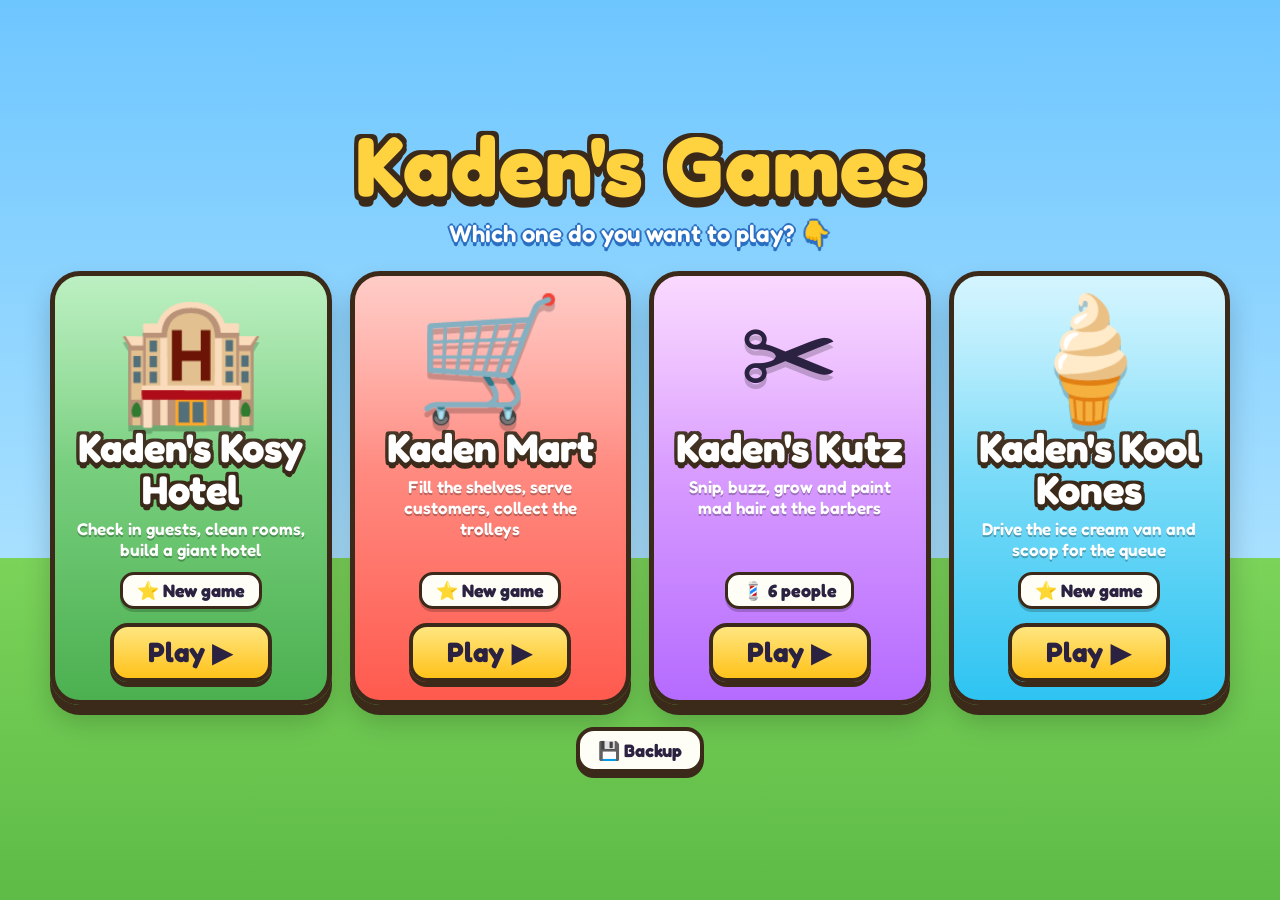
==== src/index.html @ 9f052106 "Shared engine, build script, tests, save backups and offline play - Shared code (people, textures, l" ====
<!DOCTYPE html>
<html lang="en">
<head>
<meta charset="utf-8">
<meta name="viewport" content="width=device-width,initial-scale=1,maximum-scale=1,user-scalable=no,viewport-fit=cover">
<meta name="apple-mobile-web-app-capable" content="yes">
<meta name="mobile-web-app-capable" content="yes">
<meta name="apple-mobile-web-app-title" content="Kaden's Games">
<meta name="apple-mobile-web-app-status-bar-style" content="black-translucent">
<link rel="apple-touch-icon" href="icon-180.png">
<link rel="icon" href="icon-180.png">
<link rel="manifest" href="manifest.json">
<title>Kaden's Games</title>
<link rel="preconnect" href="https://fonts.googleapis.com">
<link href="https://fonts.googleapis.com/css2?family=Fredoka:wght@500;600;700&display=swap" rel="stylesheet">
<style>
/* VOICE: a toy-box home screen for a five-year-old: two giant buttons, nothing else to get lost in
   COLOUR/TYPE: sky blue, grass, the hotel's green and Kaden Mart's red; Fredoka */
:root{color-scheme:light;--ink:#3b2a1a}
*{box-sizing:border-box;-webkit-tap-highlight-color:transparent}
html,body{margin:0;min-height:100%;font:600 18px/1.25 Fredoka,"Arial Rounded MT Bold",system-ui,sans-serif;color:#2b2140;user-select:none;-webkit-user-select:none;-webkit-touch-callout:none}
body{min-height:100vh;min-height:100dvh;background:linear-gradient(#6ec6ff 0%,#a8e0ff 62%,#7bd35a 62%,#5dbb46 100%);overflow-x:hidden;display:flex;flex-direction:column;align-items:center;justify-content:center;
 padding:calc(20px + env(safe-area-inset-top)) 18px calc(24px + env(safe-area-inset-bottom))}
.cloud{position:fixed;height:34px;background:#fff;border-radius:6px;box-shadow:24px -18px 0 -4px #fff,-20px -10px 0 -6px #fff;opacity:.9;animation:drift linear infinite;z-index:0}
@keyframes drift{from{transform:translateX(-30vw)}to{transform:translateX(130vw)}}
.tw{position:fixed;color:#ffd23f;pointer-events:none;animation:tw 2.2s ease-in-out infinite;text-shadow:0 0 10px #fff8;z-index:0}
@keyframes tw{50%{opacity:.2;transform:scale(.6) rotate(40deg)}}
h1{position:relative;z-index:1;margin:0 0 6px;text-align:center;font-size:clamp(44px,9vw,84px);line-height:1;color:#ffd23f;letter-spacing:1px;
 text-shadow:4px 0 0 var(--ink),-4px 0 0 var(--ink),0 4px 0 var(--ink),0 -4px 0 var(--ink),4px 4px 0 var(--ink),-4px -4px 0 var(--ink),4px -4px 0 var(--ink),-4px 4px 0 var(--ink),0 10px 0 var(--ink);animation:bob 2.6s ease-in-out infinite}
@keyframes bob{50%{transform:translateY(-6px) rotate(-1deg)}}
.sub{position:relative;z-index:1;margin:6px 0 22px;font-size:clamp(18px,3vw,24px);color:#fff;text-shadow:2px 0 0 #2b6fc2,-2px 0 0 #2b6fc2,0 2px 0 #2b6fc2,0 -2px 0 #2b6fc2,0 4px 0 #2b6fc2}
.games{position:relative;z-index:1;display:grid;grid-template-columns:repeat(auto-fit,minmax(min(100%,220px),1fr));gap:18px;width:min(1180px,100%)}
.game{display:flex;flex-direction:column;align-items:center;text-decoration:none;color:#2b2140;border:5px solid var(--ink);border-radius:30px;padding:20px 18px 18px;
 box-shadow:0 10px 0 var(--ink),0 16px 28px #0003;transition:transform .12s;touch-action:manipulation;position:relative;overflow:hidden}
.game:active{transform:translateY(8px);box-shadow:0 2px 0 var(--ink)}
.game::before{content:"";position:absolute;inset:0 0 auto;height:45%;background:linear-gradient(#ffffff55,#fff0);pointer-events:none}
.hotel{background:linear-gradient(#9be7a3,#4cb050)}
.mart{background:linear-gradient(#ffb3ab,#ff5a4e)}
.barber{background:linear-gradient(#f7c6ff,#b56bff)}
.ice{background:linear-gradient(#bff0ff,#2ec4f1)}
.pic{font-size:clamp(80px,14vw,120px);line-height:1;filter:drop-shadow(0 6px 0 #0003);animation:wig 3s ease-in-out infinite}
.mart .pic{animation-delay:-1.5s}.barber .pic{animation-delay:-.7s}.ice .pic{animation-delay:-2.2s}
@keyframes wig{0%,100%{transform:rotate(-4deg)}50%{transform:rotate(4deg) scale(1.05)}}
.name{margin-top:10px;font-size:clamp(28px,4.6vw,40px);font-weight:700;color:#fff;text-align:center;line-height:1.05;
 text-shadow:3px 0 0 var(--ink),-3px 0 0 var(--ink),0 3px 0 var(--ink),0 -3px 0 var(--ink),3px 3px 0 var(--ink),-3px -3px 0 var(--ink),3px -3px 0 var(--ink),-3px 3px 0 var(--ink),0 6px 0 var(--ink)}
.what{margin:8px 0 12px;font-size:17px;font-weight:600;color:#fff;text-shadow:0 2px 0 #0004;text-align:center}
.lv{margin-top:auto;background:#fffef6;border:3px solid var(--ink);border-radius:14px;padding:4px 14px;font-size:18px;font-weight:700;box-shadow:0 3px 0 #0003}
.tools{position:relative;z-index:1;margin-top:22px;display:flex;gap:12px}
.sbtn{font:inherit;font-size:18px;font-weight:700;border:4px solid var(--ink);border-radius:18px;background:#fffef6;padding:8px 18px;box-shadow:0 5px 0 var(--ink);color:#2b2140;cursor:pointer;touch-action:manipulation}
.sbtn:active{transform:translateY(4px);box-shadow:0 1px 0 var(--ink)}
.modal{position:fixed;inset:0;display:grid;place-items:center;background:#0007;z-index:9;padding:14px}
[hidden]{display:none!important}
.card{background:linear-gradient(#fffef9,#f6ecd4);border:5px solid var(--ink);border-radius:26px;padding:18px;width:min(560px,100%);max-height:calc(100vh - 28px);overflow:auto;text-align:center;box-shadow:0 8px 0 #0004}
.card h2{margin:0 0 6px;font-size:26px}.card p{margin:6px 0;font-size:16px;font-weight:600}
.card .sbtn{margin:6px 4px}
.card textarea{width:100%;height:90px;font:12px/1.3 ui-monospace,monospace;border:3px solid var(--ink);border-radius:12px;padding:8px;margin-top:6px}
#bmsg{min-height:1.3em;font-weight:700;color:#2f9e3c}
.play{margin-top:14px;background:linear-gradient(#ffe680,#ffc21a);border:4px solid var(--ink);border-radius:18px;padding:8px 34px;font-size:28px;font-weight:700;box-shadow:0 5px 0 var(--ink);animation:pulse 1.4s ease-in-out infinite}
@keyframes pulse{50%{transform:scale(1.07)}}
@media(prefers-reduced-motion:reduce){*{animation:none!important}}
</style>
</head>
<body>
<h1>Kaden's Games</h1>
<div class="sub">Which one do you want to play? 👇</div>
<div class="games">
 <a class="game hotel" href="hotel.html">
  <div class="pic">🏨</div>
  <div class="name">Kaden's Kosy Hotel</div>
  <div class="what">Check in guests, clean rooms, build a giant hotel</div>
  <div class="lv" id="hlv">⭐ New game</div>
  <div class="play">Play ▶</div>
 </a>
 <a class="game mart" href="mart.html">
  <div class="pic">🛒</div>
  <div class="name">Kaden Mart</div>
  <div class="what">Fill the shelves, serve customers, collect the trolleys</div>
  <div class="lv" id="mlv">⭐ New game</div>
  <div class="play">Play ▶</div>
 </a>
 <a class="game barber" href="barber.html">
  <div class="pic">✂️</div>
  <div class="name">Kaden's Kutz</div>
  <div class="what">Snip, buzz, grow and paint mad hair at the barbers</div>
  <div class="lv" id="blv">💈 6 people</div>
  <div class="play">Play ▶</div>
 </a>
 <a class="game ice" href="icecream.html">
  <div class="pic">🍦</div>
  <div class="name">Kaden's Kool Kones</div>
  <div class="what">Drive the ice cream van and scoop for the queue</div>
  <div class="lv" id="ilv">⭐ New game</div>
  <div class="play">Play ▶</div>
 </a>
</div>
<div class="tools"><button class="sbtn" id="bk">💾 Backup</button></div>
<div class="modal" id="bkm" hidden><div class="card">
 <h2>💾 Backup Kaden's progress</h2>
 <p>Saves live on this iPad. Make a backup now and then, so nothing is lost if the browser is cleared or he gets a new iPad.</p>
 <button class="sbtn" id="bsave">💾 Save a backup file</button><button class="sbtn" id="bload">📂 Restore from a file</button>
 <input type="file" id="bfile" accept=".json,application/json" hidden>
 <p style="margin-top:12px">Or copy a backup code (everything except the barber photos):</p>
 <button class="sbtn" id="bcopy">📋 Copy code</button><button class="sbtn" id="bpaste">↩️ Restore from code</button>
 <textarea id="bcode" placeholder="Paste a backup code here, then tap Restore from code" hidden></textarea>
 <p id="bmsg"></p>
 <button class="sbtn" id="bok" hidden style="background:linear-gradient(#ffe680,#ffc21a)">✅ Yes, use this backup</button><br>
 <button class="sbtn" id="bclose" style="background:linear-gradient(#6fdc78,#2f9e3c);color:#fff">Done</button>
</div></div>
<script>
{
@@keep@@
const LV=[0,3,8,15,24,35,50,70,95,125,160,200,250,310,380,460,550,650,760,880];
const lv=k=>{try{const s=JSON.parse(localStorage.getItem(k)||'null');return s?LV.filter(t=>(s.served||0)>=t).length:0}catch(e){return 0}};
const h=Math.max(lv('kadenHotel2'),lv('kadenHotel2_beach'),lv('kadenHotel2_snow')),m=lv('kadenMart1'),ic=lv('kadenIce1');
if(ic)document.getElementById('ilv').textContent=`⭐ Level ${ic}`;
const hotels=[lv('kadenHotel2_beach')?1:0,lv('kadenHotel2_snow')?1:0].reduce((a,b)=>a+b,1);
if(h)document.getElementById('hlv').textContent=`⭐ Level ${h}`+(hotels>1?` · ${hotels} hotels`:'');
if(m)document.getElementById('mlv').textContent=`⭐ Level ${m}`;
try{const n=JSON.parse(localStorage.getItem('kadenBarberPhotos')||'[]').length;if(n)document.getElementById('blv').textContent=`📸 ${n} photo${n>1?'s':''}`}catch(e){}
/* ---------- backup and restore: every save key starts with "kaden" ---------- */
const $=id=>document.getElementById(id),msg=t=>$('bmsg').textContent=t;
const allSaves=photos=>{const d={};for(let i=0;i<localStorage.length;i++){const k=localStorage.key(i);if(/^kaden/.test(k)&&(photos||k!=='kadenBarberPhotos'))d[k]=localStorage.getItem(k)}return d};
const pack=photos=>JSON.stringify({app:'kadens-games',v:1,date:new Date().toISOString(),data:allSaves(photos)});
const toCode=s=>btoa(unescape(encodeURIComponent(s))),fromCode=c=>decodeURIComponent(escape(atob(c.replace(/\s+/g,''))));
// restoring asks once more before it replaces anything
let pending=null;
function restore(json){let o;try{o=JSON.parse(json)}catch(e){o=null}$('bok').hidden=true;pending=null;
 if(!o||o.app!=='kadens-games'||!o.data){msg('Hmm, that is not a backup 🤔');return}
 pending=o;msg(`Found a backup from ${new Date(o.date).toLocaleDateString()}. Use it? It replaces the progress on this iPad.`);$('bok').hidden=false}
$('bok').onclick=()=>{if(!pending)return;
 // replace, don't mix: clear saves the backup doesn't have (a code backup leaves the barber photos alone)
 const keys=[];for(let i=0;i<localStorage.length;i++)keys.push(localStorage.key(i));
 keys.forEach(k=>{if(/^kaden/.test(k)&&!(k in pending.data)&&!(k==='kadenBarberPhotos'&&!('kadenBarberPhotos' in pending.data)))localStorage.removeItem(k)});
 Object.entries(pending.data).forEach(([k,v])=>{if(/^kaden/.test(k))localStorage.setItem(k,v)});$('bok').hidden=true;msg('Restored! ✅');setTimeout(()=>location.reload(),900)};
$('bk').onclick=()=>{pending=null;msg('');$('bok').hidden=true;$('bcode').hidden=true;$('bkm').hidden=false};
$('bclose').onclick=()=>$('bkm').hidden=true;
$('bsave').onclick=()=>{const a=document.createElement('a');a.href=URL.createObjectURL(new Blob([pack(true)],{type:'application/json'}));
 a.download=`kadens-games-backup-${new Date().toISOString().slice(0,10)}.json`;document.body.appendChild(a);a.click();a.remove();msg('Backup file saved ✅ (look in Files → Downloads)')};
$('bload').onclick=()=>$('bfile').click();
$('bfile').onchange=e=>{const f=e.target.files[0];if(!f)return;f.text().then(restore);e.target.value=''};
$('bcopy').onclick=()=>{const c=toCode(pack(false));$('bcode').hidden=false;$('bcode').value=c;
 (navigator.clipboard?navigator.clipboard.writeText(c):Promise.reject()).then(()=>msg('Code copied ✅ Paste it into Notes to keep it safe')).catch(()=>{$('bcode').select();msg('Select the code above and copy it')})};
$('bpaste').onclick=()=>{const t=$('bcode');if(t.hidden||!t.value.trim()){t.hidden=false;t.value='';t.focus();msg('Paste the code in the box, then tap Restore from code again');return}
 let j;try{j=fromCode(t.value)}catch(e){msg('Hmm, that code looks broken 🤔');return}restore(j)};

for(let k=0;k<5;k++){const c=document.createElement('div');c.className='cloud';c.style.top=(4+Math.random()*40)+'vh';c.style.width=(70+Math.random()*80)+'px';
 c.style.animationDuration=(40+Math.random()*40)+'s';c.style.animationDelay=(-Math.random()*60)+'s';document.body.appendChild(c)}
for(let k=0;k<14;k++){const t=document.createElement('div');t.className='tw';t.textContent='★';t.style.left=Math.random()*96+'vw';t.style.top=Math.random()*60+'vh';
 t.style.fontSize=(12+Math.random()*22)+'px';t.style.animationDelay=Math.random()*2+'s';document.body.appendChild(t)}
}
</script>
</body>
</html>
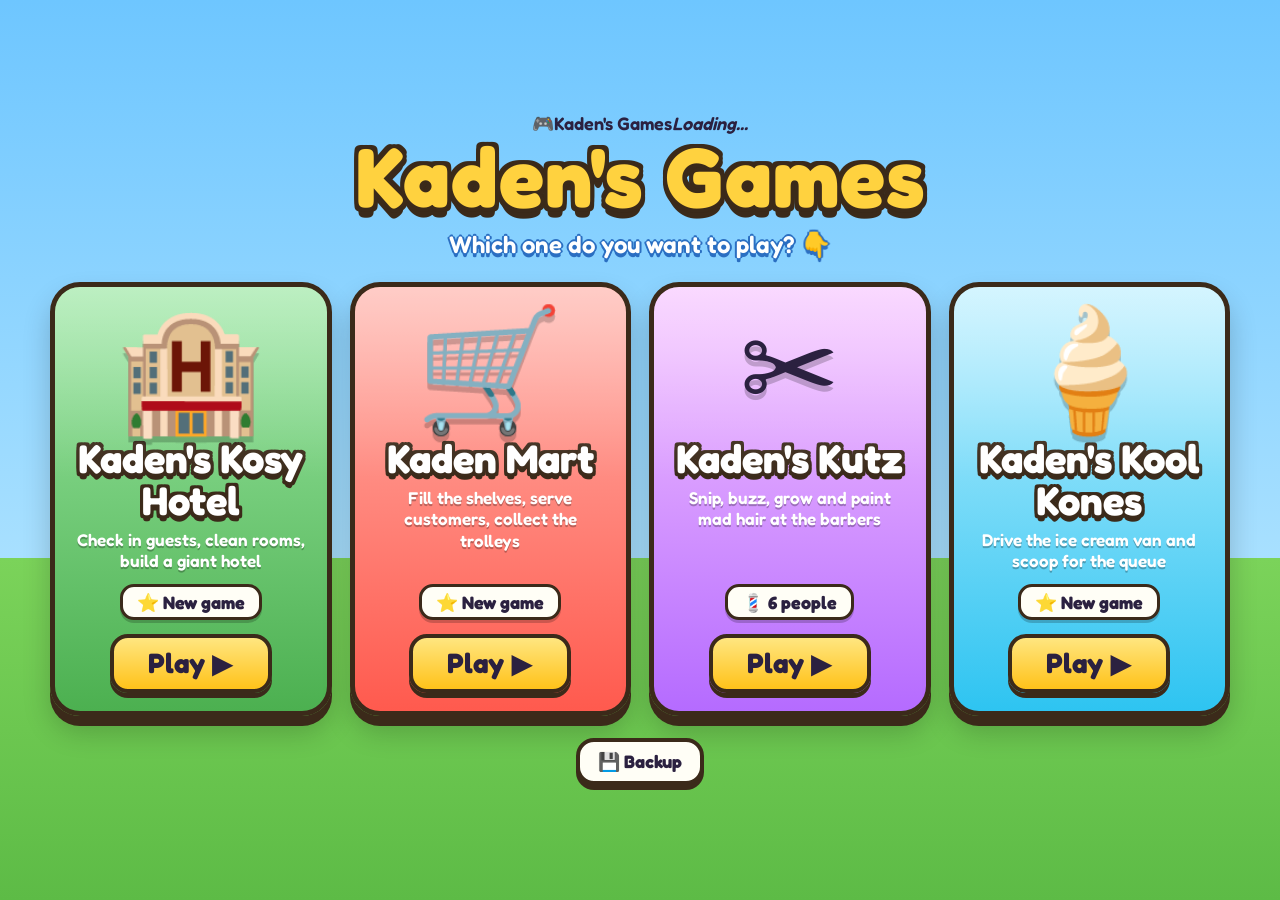
==== commit 085627f2: "Polish: tidy top bar, loading screens, soft page fades, phone fit - Hotel and Kaden Mart: Sound/Home" ====
--- a/src/index.html
+++ b/src/index.html
@@ -58,9 +58,11 @@
 .play{margin-top:14px;background:linear-gradient(#ffe680,#ffc21a);border:4px solid var(--ink);border-radius:18px;padding:8px 34px;font-size:28px;font-weight:700;box-shadow:0 5px 0 var(--ink);animation:pulse 1.4s ease-in-out infinite}
 @keyframes pulse{50%{transform:scale(1.07)}}
 @media(prefers-reduced-motion:reduce){*{animation:none!important}}
+@@loader@@
 </style>
 </head>
 <body>
+<div id="loader"><div class="ld"><span class="le">🎮</span>Kaden's Games<i>Loading<span>.</span><span>.</span><span>.</span></i></div></div>
 <h1>Kaden's Games</h1>
 <div class="sub">Which one do you want to play? 👇</div>
 <div class="games">
@@ -147,6 +149,7 @@
  c.style.animationDuration=(40+Math.random()*40)+'s';c.style.animationDelay=(-Math.random()*60)+'s';document.body.appendChild(c)}
 for(let k=0;k<14;k++){const t=document.createElement('div');t.className='tw';t.textContent='★';t.style.left=Math.random()*96+'vw';t.style.top=Math.random()*60+'vh';
  t.style.fontSize=(12+Math.random()*22)+'px';t.style.animationDelay=Math.random()*2+'s';document.body.appendChild(t)}
+@@smooth@@
 }
 </script>
 </body>
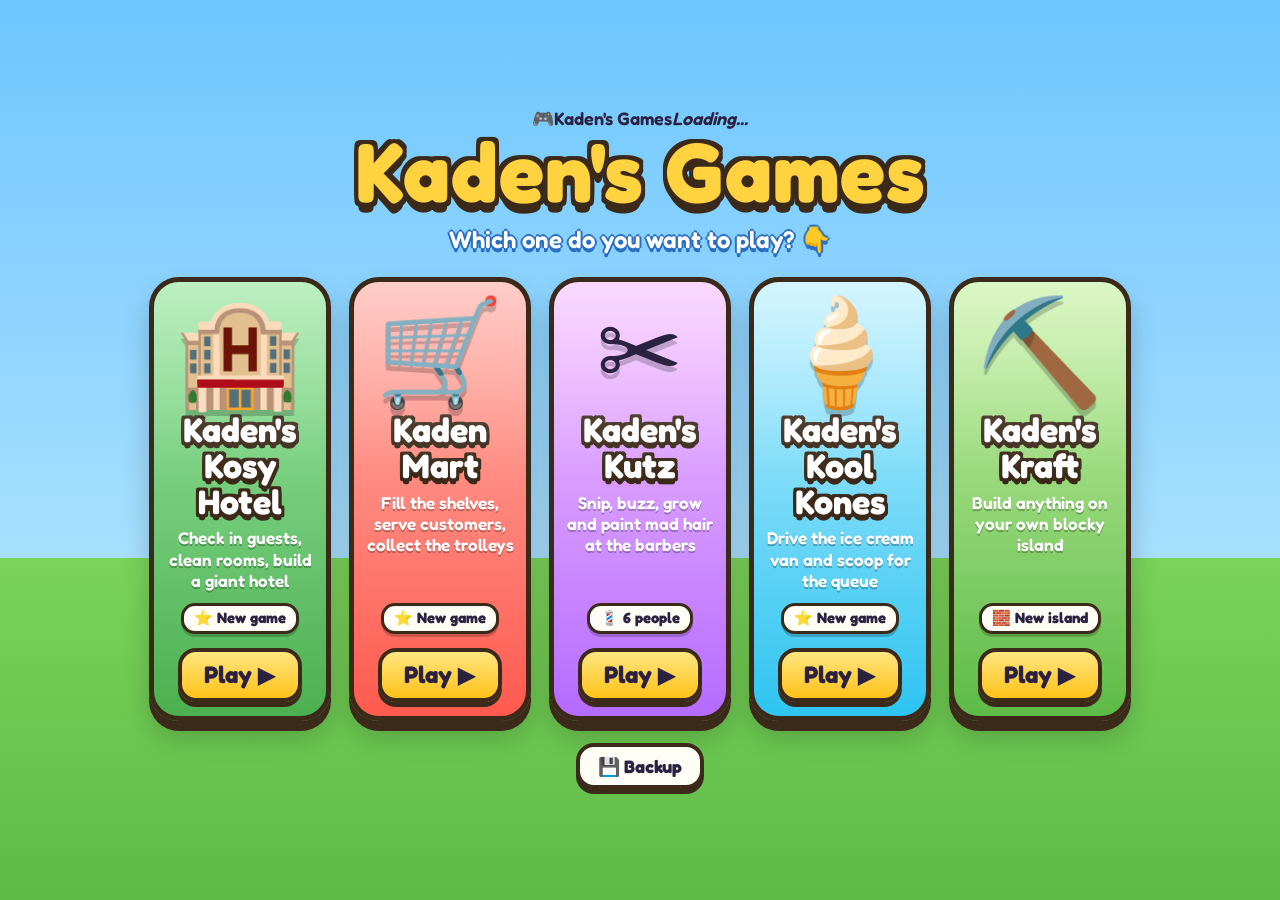
==== commit 17b61fa0: "Add Kaden's Kraft, a first-person block building game Hilly island, Minecraft-phone controls (left t" ====
--- a/src/index.html
+++ b/src/index.html
@@ -29,7 +29,10 @@
  text-shadow:4px 0 0 var(--ink),-4px 0 0 var(--ink),0 4px 0 var(--ink),0 -4px 0 var(--ink),4px 4px 0 var(--ink),-4px -4px 0 var(--ink),4px -4px 0 var(--ink),-4px 4px 0 var(--ink),0 10px 0 var(--ink);animation:bob 2.6s ease-in-out infinite}
 @keyframes bob{50%{transform:translateY(-6px) rotate(-1deg)}}
 .sub{position:relative;z-index:1;margin:6px 0 22px;font-size:clamp(18px,3vw,24px);color:#fff;text-shadow:2px 0 0 #2b6fc2,-2px 0 0 #2b6fc2,0 2px 0 #2b6fc2,0 -2px 0 #2b6fc2,0 4px 0 #2b6fc2}
-.games{position:relative;z-index:1;display:grid;grid-template-columns:repeat(auto-fit,minmax(min(100%,220px),1fr));gap:18px;width:min(1180px,100%)}
+.games{position:relative;z-index:1;display:flex;flex-wrap:wrap;justify-content:center;gap:18px;width:min(1180px,100%)}
+.games .game{flex:0 1 182px;padding:16px 10px 14px}
+.games .game .name{font-size:clamp(24px,3vw,34px)}.games .game .pic{font-size:clamp(64px,9vw,104px)}.games .game .play{padding:8px 22px;font-size:24px}.games .game .lv{font-size:15px;padding:3px 10px}
+@media(max-width:520px){.games .game{flex-basis:100%}}
 .game{display:flex;flex-direction:column;align-items:center;text-decoration:none;color:#2b2140;border:5px solid var(--ink);border-radius:30px;padding:20px 18px 18px;
  box-shadow:0 10px 0 var(--ink),0 16px 28px #0003;transition:transform .12s;touch-action:manipulation;position:relative;overflow:hidden}
 .game:active{transform:translateY(8px);box-shadow:0 2px 0 var(--ink)}
@@ -38,13 +41,14 @@
 .mart{background:linear-gradient(#ffb3ab,#ff5a4e)}
 .barber{background:linear-gradient(#f7c6ff,#b56bff)}
 .ice{background:linear-gradient(#bff0ff,#2ec4f1)}
+.kraft{background:linear-gradient(#c9f2a8,#5dbb46)}
 .pic{font-size:clamp(80px,14vw,120px);line-height:1;filter:drop-shadow(0 6px 0 #0003);animation:wig 3s ease-in-out infinite}
-.mart .pic{animation-delay:-1.5s}.barber .pic{animation-delay:-.7s}.ice .pic{animation-delay:-2.2s}
+.mart .pic{animation-delay:-1.5s}.barber .pic{animation-delay:-.7s}.ice .pic{animation-delay:-2.2s}.kraft .pic{animation-delay:-1.1s}
 @keyframes wig{0%,100%{transform:rotate(-4deg)}50%{transform:rotate(4deg) scale(1.05)}}
 .name{margin-top:10px;font-size:clamp(28px,4.6vw,40px);font-weight:700;color:#fff;text-align:center;line-height:1.05;
  text-shadow:3px 0 0 var(--ink),-3px 0 0 var(--ink),0 3px 0 var(--ink),0 -3px 0 var(--ink),3px 3px 0 var(--ink),-3px -3px 0 var(--ink),3px -3px 0 var(--ink),-3px 3px 0 var(--ink),0 6px 0 var(--ink)}
 .what{margin:8px 0 12px;font-size:17px;font-weight:600;color:#fff;text-shadow:0 2px 0 #0004;text-align:center}
-.lv{margin-top:auto;background:#fffef6;border:3px solid var(--ink);border-radius:14px;padding:4px 14px;font-size:18px;font-weight:700;box-shadow:0 3px 0 #0003}
+.lv{white-space:nowrap;margin-top:auto;background:#fffef6;border:3px solid var(--ink);border-radius:14px;padding:4px 14px;font-size:18px;font-weight:700;box-shadow:0 3px 0 #0003}
 .tools{position:relative;z-index:1;margin-top:22px;display:flex;gap:12px}
 .sbtn{font:inherit;font-size:18px;font-weight:700;border:4px solid var(--ink);border-radius:18px;background:#fffef6;padding:8px 18px;box-shadow:0 5px 0 var(--ink);color:#2b2140;cursor:pointer;touch-action:manipulation}
 .sbtn:active{transform:translateY(4px);box-shadow:0 1px 0 var(--ink)}
@@ -94,6 +98,13 @@
   <div class="lv" id="ilv">⭐ New game</div>
   <div class="play">Play ▶</div>
  </a>
+ <a class="game kraft" href="kraft.html">
+  <div class="pic">⛏️</div>
+  <div class="name">Kaden's Kraft</div>
+  <div class="what">Build anything on your own blocky island</div>
+  <div class="lv" id="klv">🧱 New island</div>
+  <div class="play">Play ▶</div>
+ </a>
 </div>
 <div class="tools"><button class="sbtn" id="bk">💾 Backup</button></div>
 <div class="modal" id="bkm" hidden><div class="card">
@@ -115,6 +126,7 @@
 const lv=k=>{try{const s=JSON.parse(localStorage.getItem(k)||'null');return s?LV.filter(t=>(s.served||0)>=t).length:0}catch(e){return 0}};
 const h=Math.max(lv('kadenHotel2'),lv('kadenHotel2_beach'),lv('kadenHotel2_snow')),m=lv('kadenMart1'),ic=lv('kadenIce1');
 if(ic)document.getElementById('ilv').textContent=`⭐ Level ${ic}`;
+try{const k=JSON.parse(localStorage.getItem('kadenKraft1')||'null');if(k&&k.ch&&k.ch.length)document.getElementById('klv').textContent=`🧱 ${k.ch.length/2|0} blocks built`}catch(e){}
 const hotels=[lv('kadenHotel2_beach')?1:0,lv('kadenHotel2_snow')?1:0].reduce((a,b)=>a+b,1);
 if(h)document.getElementById('hlv').textContent=`⭐ Level ${h}`+(hotels>1?` · ${hotels} hotels`:'');
 if(m)document.getElementById('mlv').textContent=`⭐ Level ${m}`;
